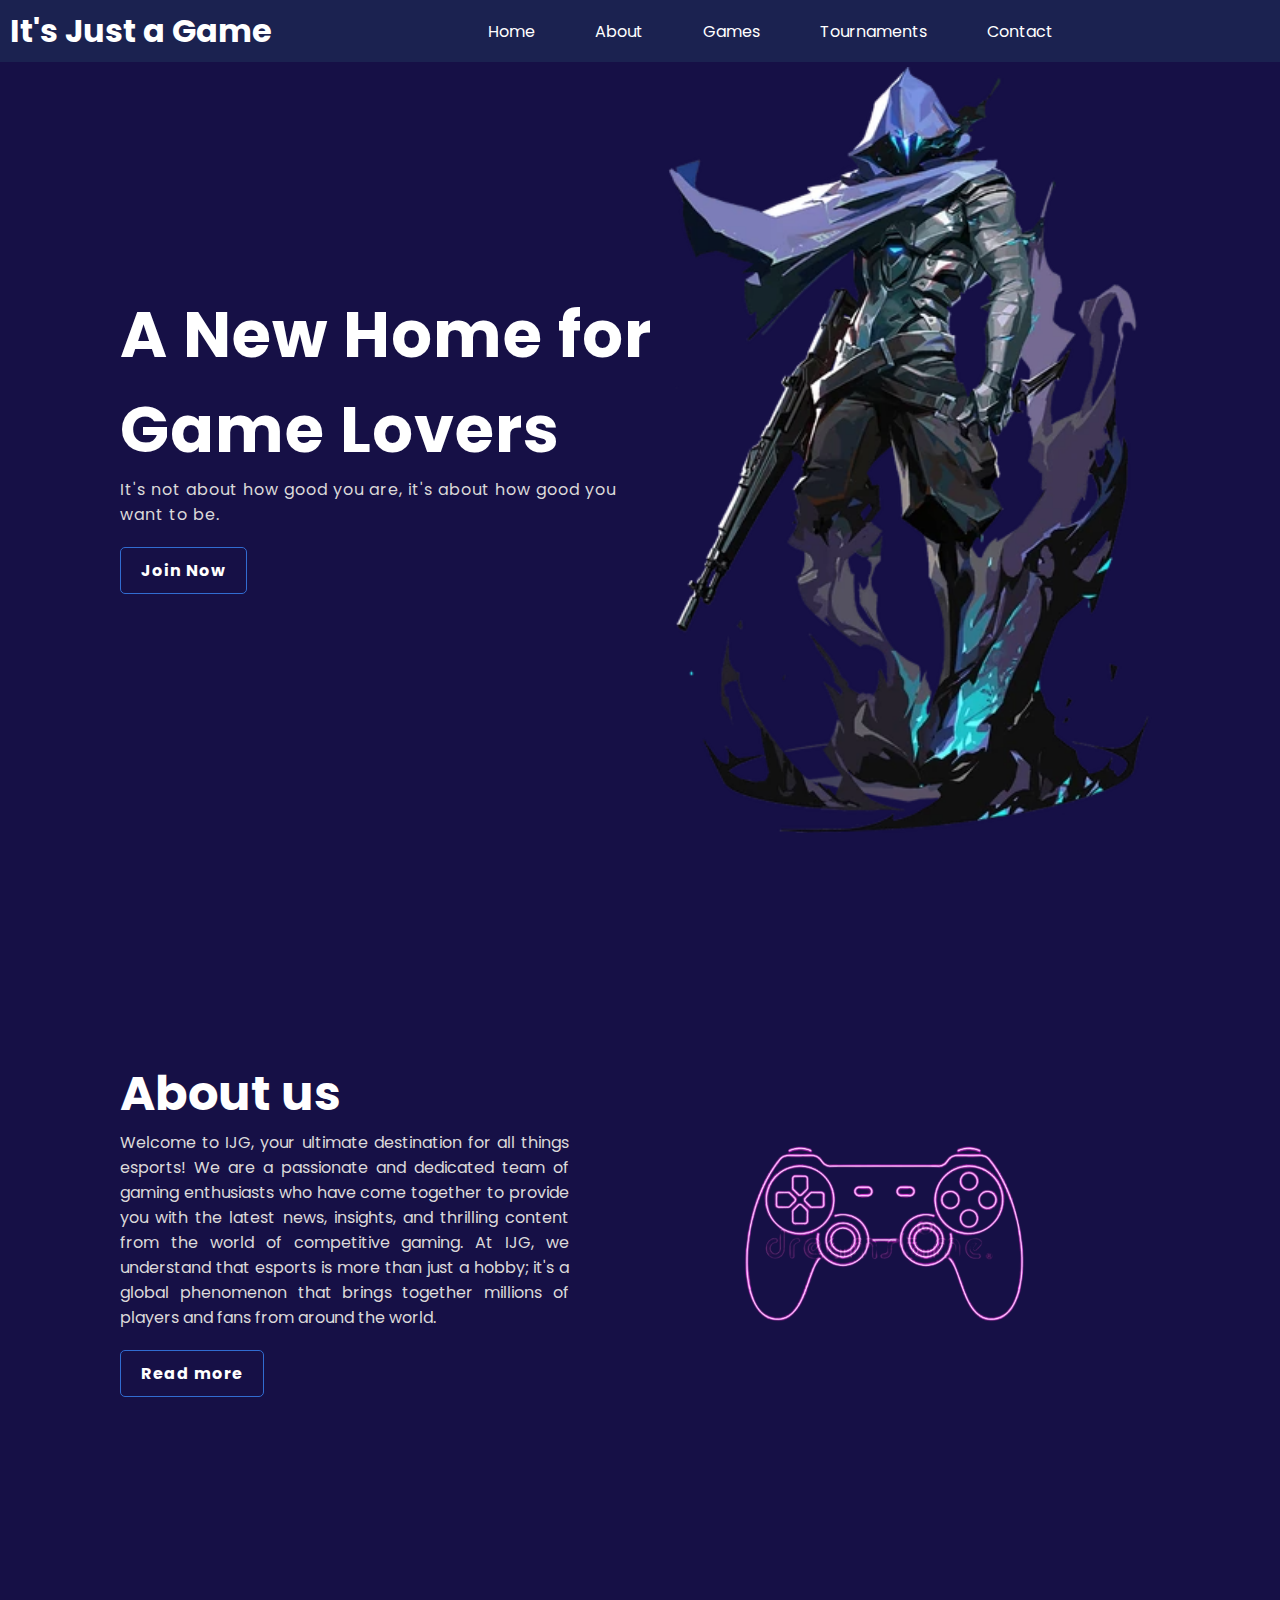
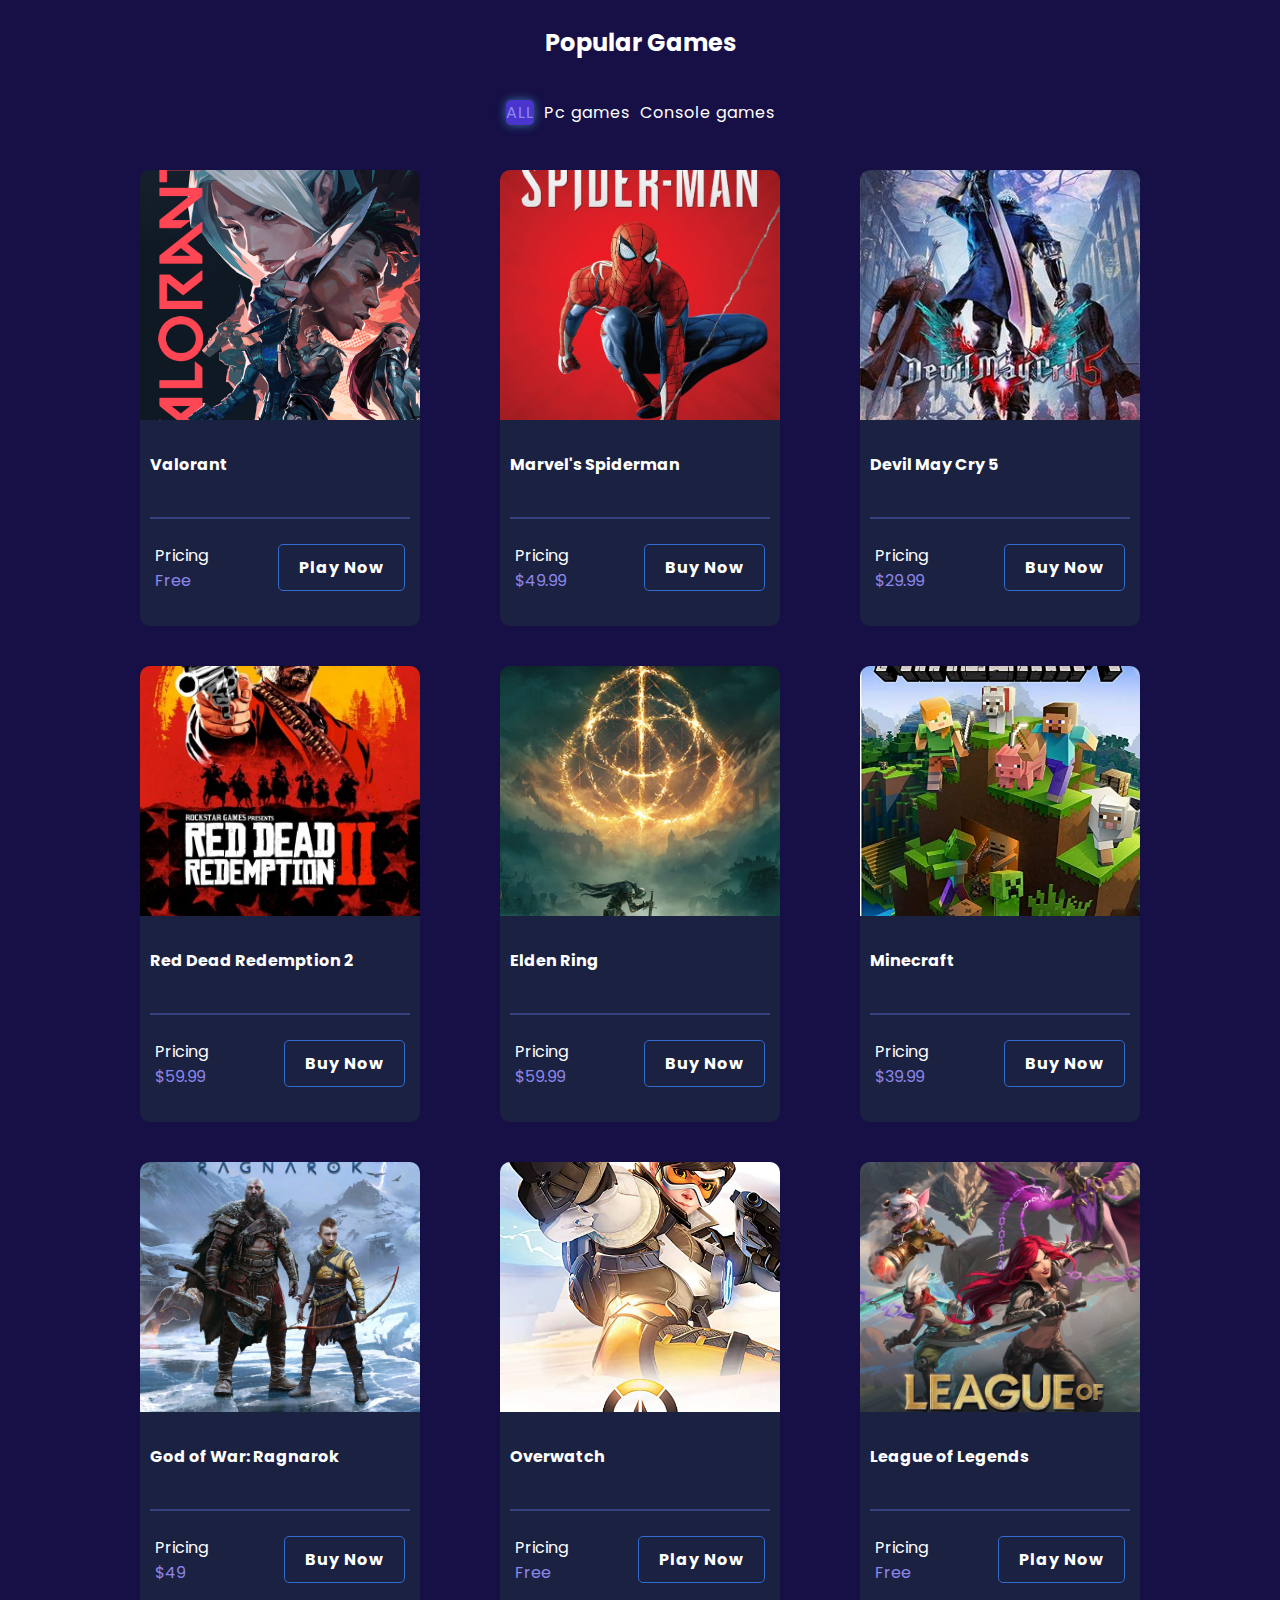
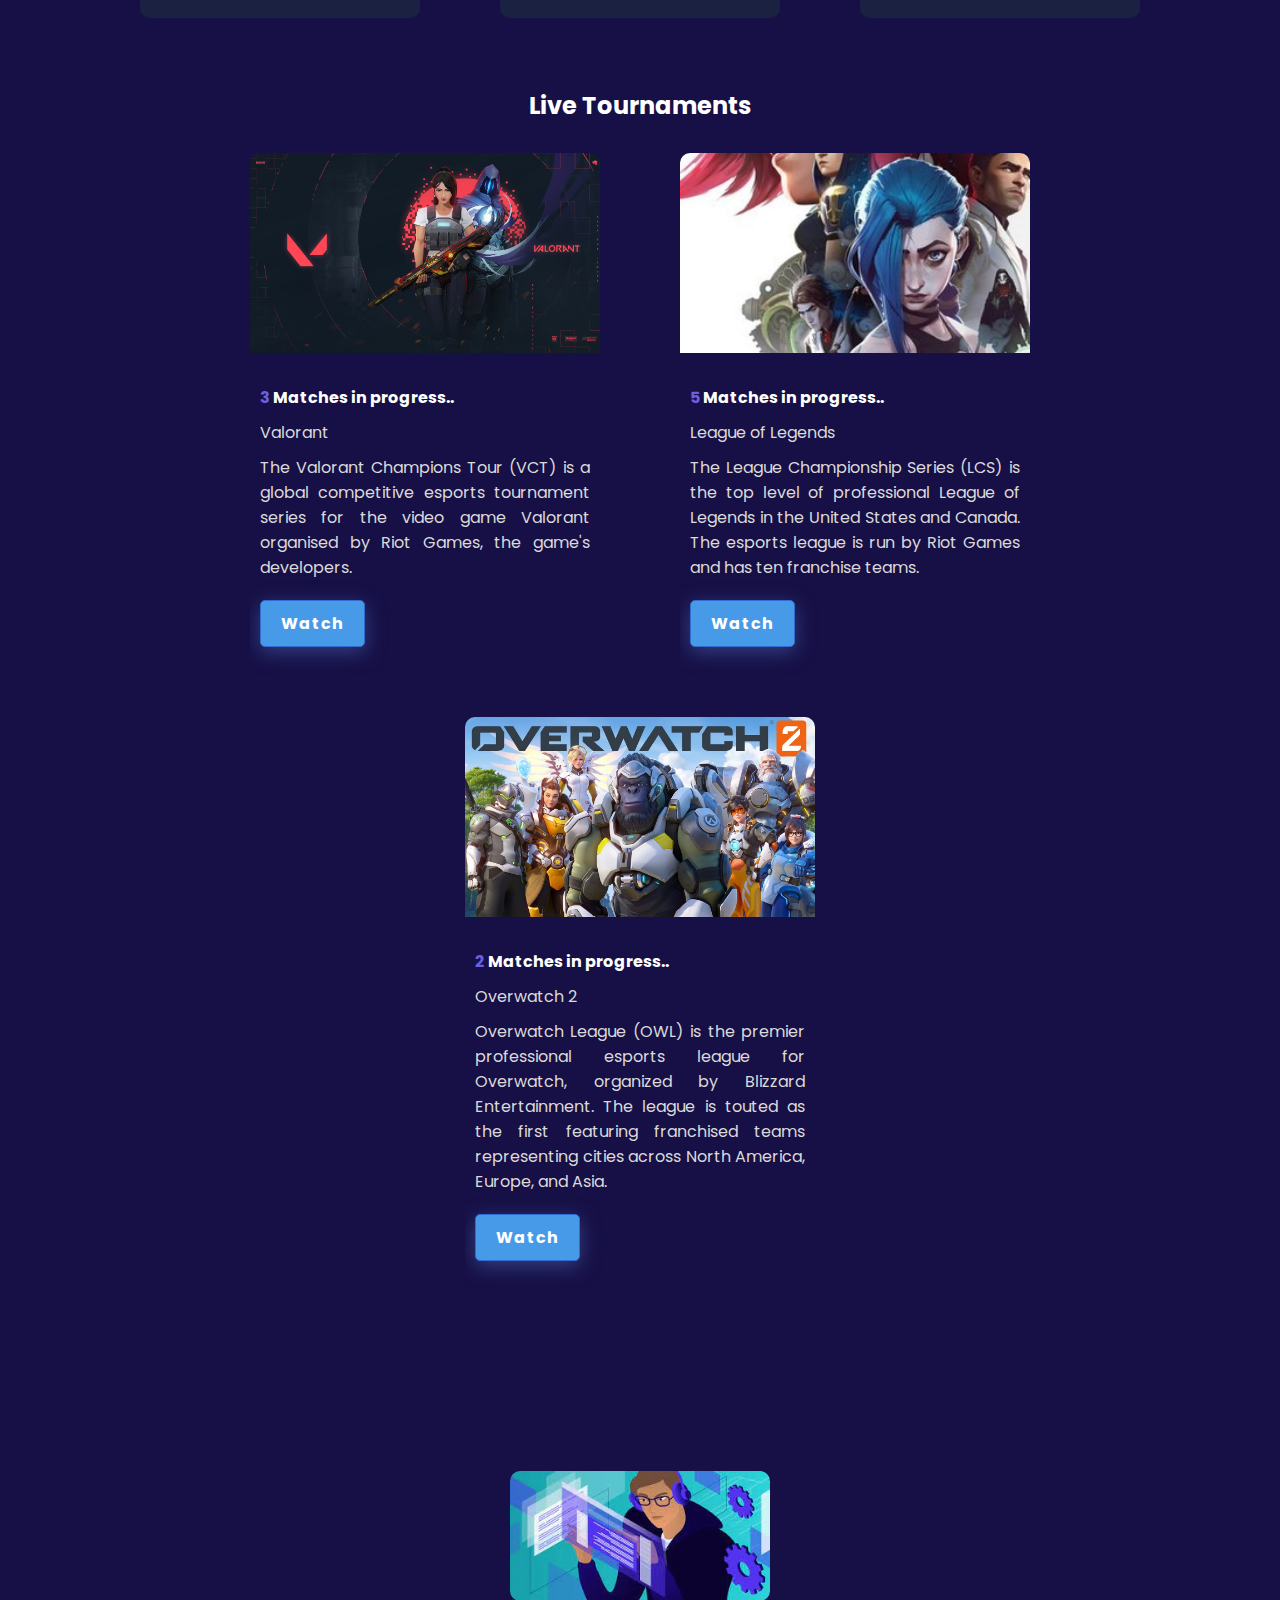
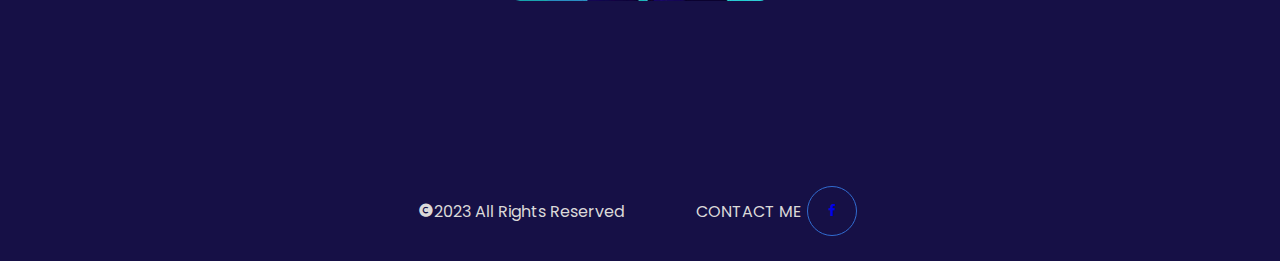
==== WEBSITE/index.html @ 7e63dda3 "Add files via upload" ====
<!DOCTYPE html>
<html>
  <head>
    <meta charset="UTF-8">
    <meta name="viewport" content="width=device-width, initial-scale=1.0">
    <title>Gaming Website</title>
    <link rel="stylesheet" href="styless.css">
    <link href='https://unpkg.com/boxicons@2.1.4/css/boxicons.min.css' rel='stylesheet'>

  </head>
  <body>
    <header>
      <a href="#" class="logo">It's Just a Game</a>
      <ul class="nav">
        <li><a href="#home">Home</a></li>
        <li><a href="#about">About</a></li>
        <li><a href="#games">Games</a></li>
        <li><a href="#tournaments">Tournaments</a></li>
        <li><a href="#contact">Contact</a></li>
        
      </ul>
      
    <div class="toggleMenu" onclick="toggleMenu();"></div>
    </header>

    <!-- Home Banner -->
    <div class="banner" id="home">
        <div class="bg">
            <div class="content">
                <h2>A New Home for <br>
                Game Lovers</h2>
                <p>It's not about how good you are, it's about how good you want to be.</p>
                <a href="https://play.toornament.com/en_US/login/#registered" class="btn">Join Now</a>
                 
            </div>
            <img src="Omen.png" class="img">
        </div>
    </div>

    <!-- About -->
    <div class="about" id="about">
        <div class="contentBx"> 
        <h2>About us</h2>
        <p>Welcome to IJG, your ultimate destination for all things esports! 
            We are a passionate and dedicated team of gaming enthusiasts who have come together to provide you with the latest news, 
            insights, and thrilling content from the world of competitive gaming. At IJG, we understand that esports is 
            more than just a hobby; it's a global phenomenon that brings together millions of players and fans from around the world. 
        </p>
        <a href="Read.html">Read more</a>
        </div>
        <img src="contr.png" class="img">
    </div>

    <div class="games" id="games">
        <h2>Popular Games</h2>
        &nbsp;&nbsp;&nbsp;&nbsp;&nbsp;&nbsp;
        &nbsp;&nbsp;&nbsp;&nbsp;&nbsp;&nbsp;
        <ul>
            <li class="list active" data-filter="all">ALL</li>
            <li class="list" data-filter="pc">Pc games</li>
            <li class="list" data-filter="console">Console games</li>
        </ul>
        <div class="cardBx">
            <div class="card" data-item="pc">
                <img src="1stGame.jpg">
                <div class="content">
                    <h4>Valorant</h4>
                    <div class="progress-line"><span></span></div>
                    <div class="info">
                        <p>Pricing<br><span>Free</span></p>
                        <a href="https://playvalorant.com/en-sg/">Play Now</a>
                    </div>
                </div>
            </div>

            <div class="card" data-item="console">
                <img src="9thGame.jpg">
                <div class="content">
                    <h4>Marvel's Spiderman</h4>
                    <div class="progress-line"><span></span></div>
                    <div class="info">
                        <p>Pricing<br><span>$49.99</span></p>
                        <a href="https://store.playstation.com/en-us/product/UP9000-CUSA02299_00-MARVELSSPIDERMAN">Buy Now</a>
                    </div>
                </div>
            </div>


            <div class="card" data-item="console">
                <img src="8thGame.jpg">
                <div class="content">
                    <h4>Devil May Cry 5</h4>
                    <div class="progress-line"><span></span></div>
                    <div class="info">
                        <p>Pricing<br><span>$29.99</span></p>
                        <a href="https://store.steampowered.com/app/601150/Devil_May_Cry_5/">Buy Now</a>
                    </div>
                </div>
            </div>

            <div class="card" data-item="pc">
                <img src="4thGame.jpg">
                <div class="content">
                    <h4>Red Dead Redemption 2</h4>
                    <div class="progress-line"><span></span></div>
                    <div class="info">
                        <p>Pricing<br><span>$59.99</span></p>
                        <a href="https://www.rockstargames.com/games/reddeadredemption">Buy Now</a>
                    </div>
                </div>
            </div>

            <div class="card" data-item="pc">
                <img src="5thGame.jpg">
                <div class="content">
                    <h4>Elden Ring</h4>
                    <div class="progress-line"><span></span></div>
                    <div class="info">
                        <p>Pricing<br><span>$59.99</span></p>
                        <a href="https://store.steampowered.com/app/1245620/ELDEN_RING/">Buy Now</a>
                    </div>
                </div>
            </div>

            <div class="card" data-item="pc">
                <img src="6thGame.jpg">
                <div class="content">
                    <h4>Minecraft</h4>
                    <div class="progress-line"><span></span></div>
                    <div class="info">
                        <p>Pricing<br><span>$39.99</span></p>
                        <a href="https://www.minecraft.net/en-us/store/minecraft-java-bedrock-edition-pc">Buy Now</a>
                    </div>
                </div>
            </div>

            <div class="card" data-item="console">
                <img src="7thGame.jpg">
                <div class="content">
                    <h4>God of War: Ragnarok</h4>
                    <div class="progress-line"><span></span></div>
                    <div class="info">
                        <p>Pricing<br><span>$49</span></p>
                        <a href="https://www.playstation.com/en-ph/games/god-of-war-ragnarok/">Buy Now</a>
                    </div>
                </div>
            </div>

            <div class="card" data-item="pc">
                <img src="3rdGame.jpg">
                <div class="content">
                    <h4>Overwatch</h4>
                    <div class="progress-line"><span></span></div>
                    <div class="info">
                        <p>Pricing<br><span>Free</span></p>
                        <a href="https://overwatch.blizzard.com/en-us/">Play Now</a>
                    </div>
                </div>
            </div>

            <div class="card" data-item="pc">
                <img src="2ndGame.jpg">
                <div class="content">
                    <h4>League of Legends</h4>
                    <div class="progress-line"><span></span></div>
                    <div class="info">
                        <p>Pricing<br><span>Free</span></p>
                        <a href="https://signup.leagueoflegends.com/en-ph/signup/redownload">Play Now</a>
                    </div>
                </div>
            </div>

        </div>
    </div>

    <!-- Tournaments -->
    <div class="tournaments" id="tournaments">
        <h2>Live Tournaments</h2>
        <div class="boxBx">
            <div class="box">
                <img src="Valorantss.jpg">
                <div class="content">
                    <h4><span>3</span> Matches in progress..</h4>
                    <p>Valorant</p>
                    <p>The Valorant Champions Tour (VCT) is a global competitive esports tournament 
                        series for the video game Valorant organised by Riot Games, the game's developers.</p>
                    <div class="btn">
                        <a href="https://escharts.com/tournaments/valorant/vct-2023-pacific-league" class="watch">Watch</a>
                    </div>
                </div>
            </div>

            <div class="box">
                <img src="LOL.jpg">
                <div class="content">
                    <h4><span>5</span> Matches in progress..</h4>
                    <p>League of Legends</p>
                    <p>The League Championship Series (LCS) is the top level of professional League of Legends in the 
                        United States and Canada. The esports league is run by Riot Games and has ten franchise teams.</p>
                    <div class="btn">
                        <a href="https://escharts.com/tournaments/lol/mid-season-invitational-2023" class="watch">Watch</a>
                    </div>
                </div>
            </div>

            <div class="box">
                <img src="owats.jpg">
                <div class="content">
                    <h4><span>2</span> Matches in progress..</h4>
                    <p>Overwatch 2</p>
                    <p>Overwatch League (OWL) is the premier professional esports league for Overwatch, 
                        organized by Blizzard Entertainment. The league is touted as the first featuring franchised teams 
                        representing cities across North America, Europe, and Asia.</p>
                    <div class="btn">
                        <a href="https://www.youtube.com/watch?v=1n3rioV5cak" class="watch">Watch</a>

                    </div>
                </div>
            </div>
<!-- Contact -->

            <div class="contact" id="contact">
                <img src="dev.jpg">
            </div>





            <!-- Footer -->
            <footer>
                <div class="info">
                    <p><i class='bx bxs-copyright'></i>2023 All Rights Reserved&nbsp;&nbsp;&nbsp;&nbsp;&nbsp;&nbsp;&nbsp;&nbsp;&nbsp;&nbsp;&nbsp;&nbsp;&nbsp;&nbsp;</p>
                    
                    <p>&nbsp;&nbsp;&nbsp;&nbsp;CONTACT ME</p>
                    <ul>
                        <li><a href="https://www.facebook.com/kurtgeoffrey.aquino.9"><i class='bx bxl-facebook'></i></a></li>
                    </ul>
                </div> 
            </footer>
        </div>
    </div>
    <script>
        /* Sticky NavBar */
        window.addEventListener('scroll',function()
        {
            var header =document.querySelector('header');
            header.classList.toggle('sticky',window.scrollY>0);
        });
        /* Reponsive NavBar */
        function  toggleMenu(){
            const toggleMenu = document.querySelector('toggleMenu');
            const nav = document.querySelectorAll('.nav');
            toggleMenu.classList.toggle('active')
            nav.classList.toggle('active')
        }

        /* Filterable Cards */

        let list = document.querySelectorAll('.list');
        let card = document.querySelectorAll('.card');

        for(let i=0; i<list.length; i++){
            list[i].addEventListener('click',function(){
                for(let j=0; j<list.length; j++){
                   list[j].classList.remove('active');
                }
                this.classList.add('active');

                let dataFilter = this.getAttribute('data-filter');

                for(let k=0; k<card.length; k++)
                {
                    card[k].classList.remove('active');
                    card[k].classList.add('hide');

                    if (card[k].getAttribute('data-item') == dataFilter || dataFilter == 'all'){
                    card[k].classList.remove('hide');
                    card[k].classList.add('active');
                    }
                }
        })
        
    }


   
            
    </script>
  </body>
</html>
---- WEBSITE/styless.css ----
@import url('https://fonts.googleapis.com/css?family=Poppins&display=swap');
*{
    margin: 0;
    padding: 0;
    box-sizing: border-box;
    font-family: 'Poppins', sans-serif;
    
}
body{
    background: #161046;
}
/* Scroll Bar */
::-webkit-scrollbar{
    width: 12px;
    scroll-behavior: smooth;
}
::-webkit-scrollbar-thumb{
    background: #27215e;
    border-radius: 6px;
    
}

header{
    position: fixed;
    top: 0;
    left: 0;
    width: 100%;
    padding: 7px 10px;
    display: flex;
    justify-content: space-between;
    align-items: center;
    background: #1b2250;
    transition: 0.5s;
    z-index: 1000;
}
header.sticky{
    background: #271e91;
    box-shadow: 0 5px 20px #1b276b;
}
header .logo{
    position: relative;
    color: #fff;
    text-decoration: none;
    font-size: 2em;
    font-weight: 700;
}
header .nav{
    display: flex;
    justify-content: center;
    align-items: center;
}
header ul li{
    list-style: none;
    margin: 10px;
}
header ul li a{
    color: #fff;
    text-decoration: none;
    padding: 10px 20px;
    border-radius: 5px;
}
header ul li a:hover{
    background: #2f59b3;
    color: #050e2d;
    box-shadow: 0 0 10px #469ae8;
}
header .action .searchBx{
    padding: 5px;
    margin: 5px;
    display: flex;
    justify-content: center;   
    align-items: center;
    background: #fff;
    border-radius: 5px; 
}
header .action .searchBx i{
    font-size: 1.4em;
    margin: 5px;
    color: #222;
}
header .action .searchBx input{
    outline: none;
    border: none;
    font-size: 1em;
    color: #222;
}

/* Home Banner */

.banner{
    position: relative;
    width: 100%;
    min-height: 100vh;
    padding: 0px 100px;
    display: flex;
    justify-content: center;
    align-items: center;
}
.banner .bg{
    position: relative;
    width: 100%;
    min-height: 100vh;
    display: flex;
    justify-content: center;
    align-items: center;
}
.banner .bg .content{
    width: 50%;
    height: 100%;
}
.banner .bg .content h2{
    font-size: 4em;
    color: #fff;
    letter-spacing: 1px;
}
.banner .bg .content p{
    font-size: 1em;
    color: #dbd9d9;
    letter-spacing: 1px;
}
.banner .bg .content a{
    display: inline-block;
    padding: 10px 20px;
    margin: 20px 0;
    border: 1px solid #316cd1;
    text-decoration: none; 
    font-weight: 700;
    border-radius: 5px;
    color: #fff;
    letter-spacing: 1px;
}
.banner .bg .content a:hover{
    background: #2f59b3;
    color: #050e2d;
    border: none;
    box-shadow: 0 0 10px #469ae8;
}
.banner .bg img{
    width: 500px;
}

.banner .bg img:hover{
    transform: scale(1.3);
    z-index: 2;
    position: transparent;
    right: 0;
    bottom: 0;
    z-index: -1;
    color: transparent;
    transform: 0.3 ease 0;
    
}


/* about */

.about{
    position: relative;
    width: 100%;
    min-height: 75vh;
    padding: 0px 100px;
    display: flex;
    justify-content: space-between;
    align-items: center;
}
.about .contentBx{
    width: 50%;
    margin: 20px;
}
.about .contentBx h2{
    font-size: 3em;
    font-weight: 700;
    color: #fff;
}
.about .contentBx p{
    max-width: 600px;
    text-align: justify;
    color: #dbd9d9;
}
.about .contentBx a{
    display: inline-block;
    padding: 10px 20px;
    margin: 20px 0;
    border: 1px solid #316cd1;
    text-decoration: none; 
    font-weight: 700;
    border-radius: 5px;
    color: #fff;
    letter-spacing: 1px;
}
.about .contentBx a:hover{
    background: #2f59b3;
    color: #050e2d;
    border: none;
    box-shadow: 0 0 10px #469ae8;
    
}

/* Games */

.games{
    padding: 0px 100px;
    width: 100%;
    min-height: 100vh;
    display: flex;
    justify-content: center;
    align-items: center;
    flex-direction: column;
    margin: 40px auto;
}

.games h2{
    color: #fff;
    margin: 10px 0;
}
.games ul{
    display: flex;
    justify-content: center;
    align-items: center;
    flex-wrap: wrap;
    margin-bottom: 20px;
}
.games ul li{
    list-style: none;  
    pad: 10px 20px;
    border-radius: 5px;
    margin: 5px;
    letter-spacing: 1px;
    cursor: pointer;
    color: #fff;

}

.games ul li.active{
    background: #4934cd;
    color: #8e87ed;
    box-shadow: 0 0 10px #3970a3;
}

.games .cardBx{
    width: 100%;
    min-height: 100%;
    display: flex;
    flex-wrap: wrap;
    justify-content: center;
    align-items: center;
    
}

.games .cardBx .card{
    width: 280px;
    border-radius: 10px;
    margin: 20px 40px;
    background: #1b2141;
    overflow: hidden;
}
.games .cardBx .card img{
    width: 100%;
    height: 250px;
    object-fit: cover;
}
.games .cardBx .card .content{
    padding: 10px;
}
.games .cardBx .card .content h4{
    color: #ffffff;
    margin: 15px 0;
}
.games .cardBx .card .progress-line{
    position: relative;
    height: 10px;
    width: 100%;
    background: #24369b;
    margin-bottom: 15px;
    border-radius: 10px;
    transform: scaleX(0);
    transform-origin: left;
    animation: animate 1s cubic-bezier(1,0,0.5,1) forwards;
}
.games .cardBx .card .progress-line span{
    position: absolute;
    height: 100%;
    width: 80%;
    border-radius: 10px;
    background: #477cee;
    color: #0b2da7;
    box-shadow: 0 0 10px #726bea;
    transform: scaleX(0);
    transform-origin: left;
    animation: animate 1s cubic-bezier(1,0,0.5,1) forwards;
}
@keyframes animate{
    100%{
        transform: scaleX(1);
    }
}
.games .cardBx .card .info{
    border-top: 2px solid #35407e;
    padding: 5px;
    display: flex;
    justify-content: space-between;
    align-items: center;

}
.games .cardBx .card .info p{
    font-size: 1em;
    color: #fff;
}
.games .cardBx .card .info p span{
    color: #8e87ed;
}
.games .cardBx .card .info a{
    display: inline-block;
    padding: 10px 20px;
    margin: 20px 0;
    border: 1px solid #316cd1;
    text-decoration: none; 
    font-weight: 700;
    border-radius: 5px;
    color: #fff;
    letter-spacing: 1px;
}
.games .cardBx .card .info a:hover{
    background: #2f59b3;
    color: #050e2d;
    border: none;
    box-shadow: 0 0 10px #469ae8;
}
.games .cardBx .card.hide{
    display: none;
}

.tournaments{
    padding: 0px 100px;
    width: 100%;
    min-height: 100vh;
    display: flex;
    flex-direction: column;
    justify-content: center;
    align-items: center;
}
.tournaments h2{
    color: #fff;
    margin: 10px 0;
}
.tournaments .boxBx{
    width: 100%;
    min-height: 100%;
    display: flex;
    flex-wrap: wrap;
    justify-content: center;
    align-items: center;
}

.tournaments .boxBx .box{
    width: 350px;
    border-radius: 10px;
    margin: 20px 40px;
    background: 1b2141;
    overflow: hidden;
}
.tournaments .boxBx .box img{
    width: 100%;
    height: 200px;
    object-fit: cover;
}

.tournaments .boxBx .box .content{
    padding: 10px;
}
.tournaments .boxBx .box .content h4{
    color: #fff;
    margin-top: 15px;
}
.tournaments .boxBx .box .content h4 span{
    color: #6c5fe3;
    
}
.tournaments .boxBx .box .content p{
    text-align: justify;
    color: #dbd9d9;
    margin-top: 10px;
}
.tournaments .boxBx .box .content .btn{
    display: flex;
    justify-content: space-between;
}

.tournaments .boxBx .box .content .watch{
    display: inline-block;
    background: #469ae8;
    padding: 10px 20px;
    margin: 20px 0;
    border: 1px solid #316cd1;
    text-decoration: none; 
    font-weight: 700;
    border-radius: 5px;
    color: #fff;
    letter-spacing: 1px;
    box-shadow: 0 5px 20px #364084;
}
.tournaments .boxBx .box .content .watch:hover{
    background: #2f59b3;
    color: #050e2d;
    border: 1px solid #316cd1;
    box-shadow: 0 0 10px #1b3146;
}

/* Contact */

.contact{
    padding: 20px;
    width: 100%;
    min-height: 50vh;
    display: flex;
    justify-content: center;
    align-items: center;
}
.contact img{
    height: 50%;
    width: 25%;
    object-fit: cover;
    border-radius: 10px;
}
.contact .form{
    width: 50%;
    margin: 30px;
    background:transparent ;

}
.contact .form h1{
    color: #233599;

}

.contact .form .inputBx{
    margin: 10px 0;

}
.contact .form .inputBx p{
    color: #9872c1;
}
.contact .form .inputBx input,
.contact .form .inputBx textarea{
    border: none;
    outline: none;
    padding: 10px;
    width: 100%;
    color: #7057df;
    background: 1b2141;
    min-height: 15px;
    font-size: 1.1em;
}
.contact .form .inputBx textarea{
    height: 150px;
}

.contact .form .inputBx input[type="submit"]{
    display: inline-block;
    padding: 10px 20px;
    margin: 15px 0;
    outline: none;  
    background: transparent;
    border: 1px solid #316cd1;
    text-decoration: none;
    font-weight: 700;
    width: 150px;
    border-radius: 5px;
    color: #fff;
    letter-spacing: 1px;
    
}
.contact .form .inputBx input[type="submit"]:hover{

    box-shadow: 0 5px 20px #364084;
    background: #469ae8;
    color: #050e2d;
    border: none;
}
/* footer */

footer{
    padding: 10px 100px;
}
footer .info{
    display: flex;
    justify-content: space-between;
    align-items: center; 
}

footer .info .logo{
    position: relative;
    color: #fff;
    text-decoration: none;
    font-size: 2em;
    font-weight: 700;
}
footer .info p{
    color: #dbd9d9;
}
footer .info ul{
    margin: 10px 0;
    display: flex;
    justify-content: center;
    align-items: center;
}
footer .info ul li{
    list-style: none;
    height: 50px;
    width: 50px;
    margin: 5px;
    border-radius: 50%;
    display: flex;
    justify-content: center;
    align-items: center;
    border: 1px solid #316cd1;
}

footer .info ul li:hover{
    background: #469ae8;
}

/* Responsive NavBar */

@media (max-width: 991px)
{
    header
    {
        padding: 15px 40px;
    }
    header .nav{
        position: fixed;
        top: 0;
        left: 0;
        right: 0;
        bottom: 0;
        background: #469ae8;
        display: none;
        justify-content: center;
        align-items: center;
        flex-direction: column; 
        z-index: 1000;
    }
    header .nav.active{
        display: flex;
    }
    header .nav li{
        margin: 20px 0;
    }
    header .nav li a{
        font-size: 24px;
        margin: 10px 0;
    }
    .toggleMenu{
        position: relative;
        width: 30px;
        height: 30px;
        background: url(menu.png);
        background-position: center;
        background-size: 30px;
        background-repeat: no-repeat;
        cursor: pointer;
        z-index: 1000;
    }
    .toggleMenu.active{
        background: url(close.png);
        background-position: center;
        background-size: 30px;
        background-repeat: no-repeat;
    }
    .banner .bg img{
        position: absolute;
    }
    .banner .bg .content{
        width: 100%;
        height: 100%;
        background: rgba(94, 114, 180, 0.5);
        padding: 20px;
        z-index: 1;
        border-radius: 10px;
    }
}
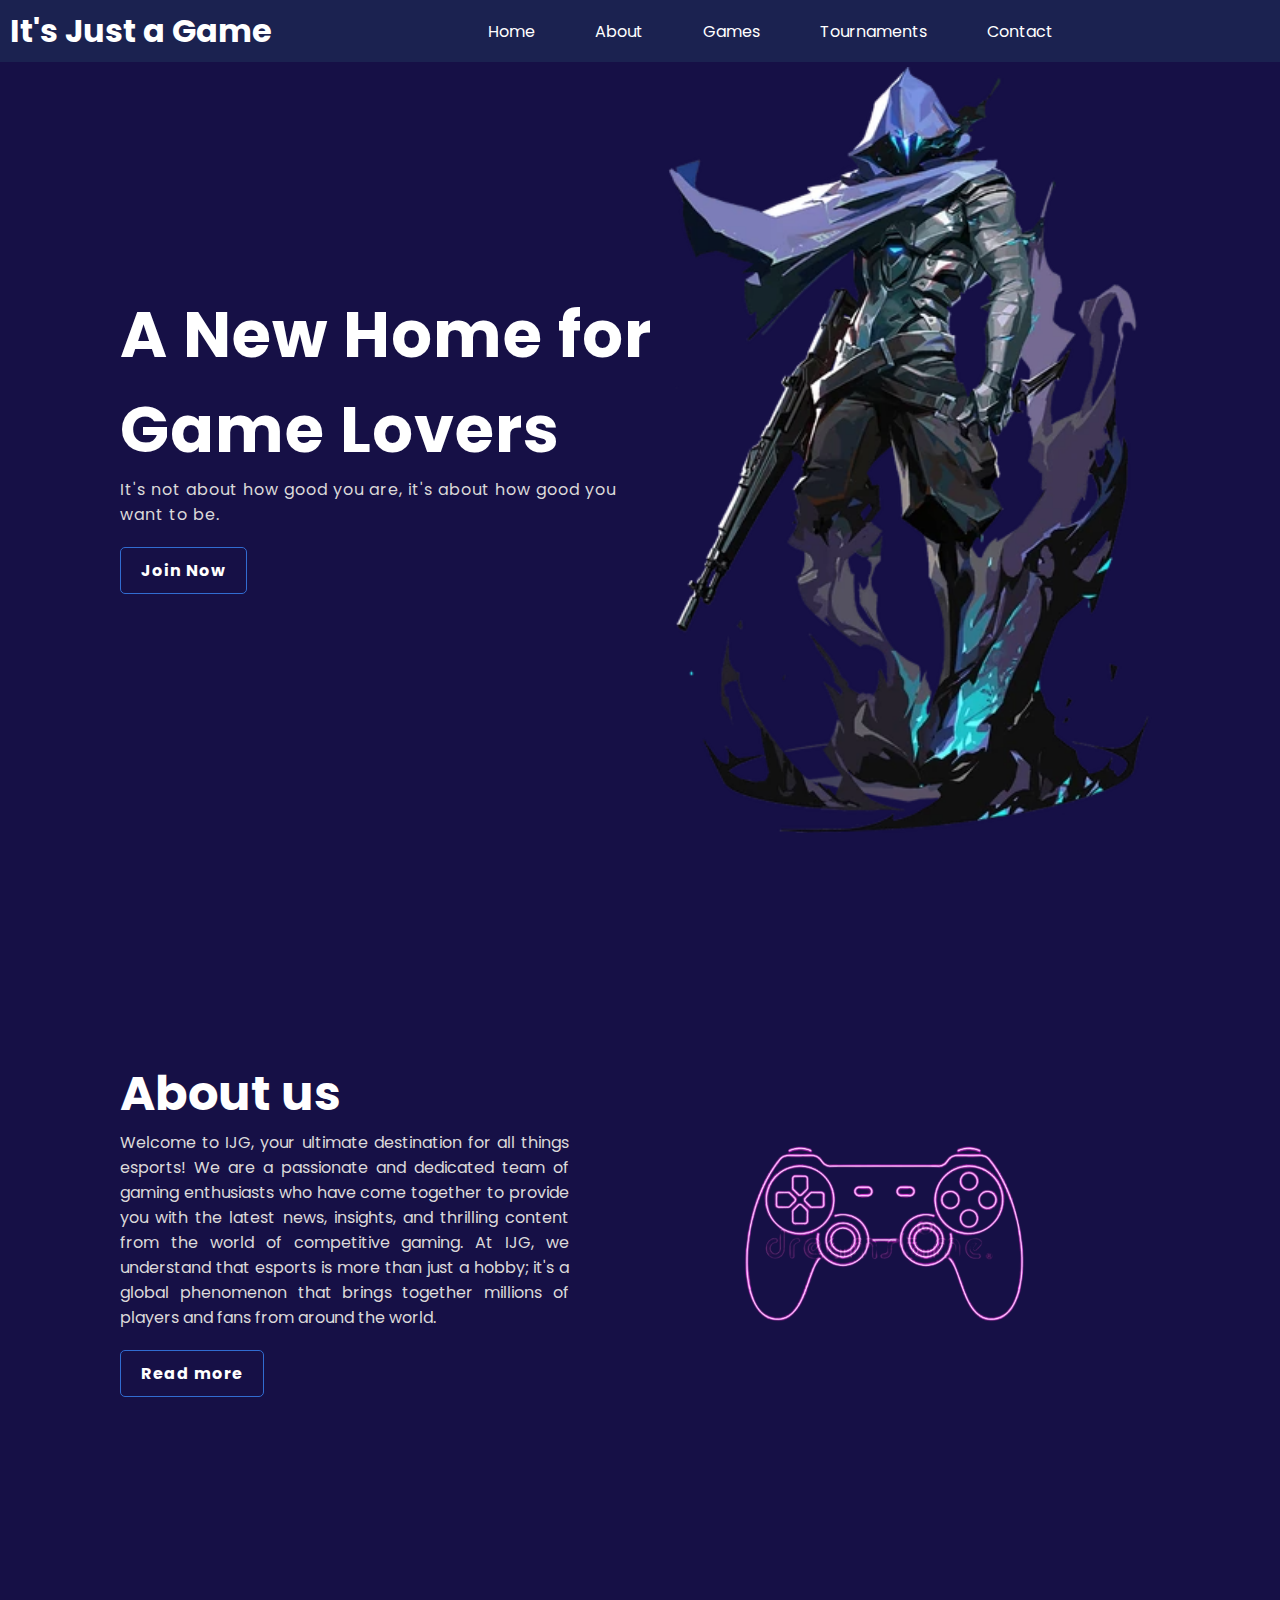
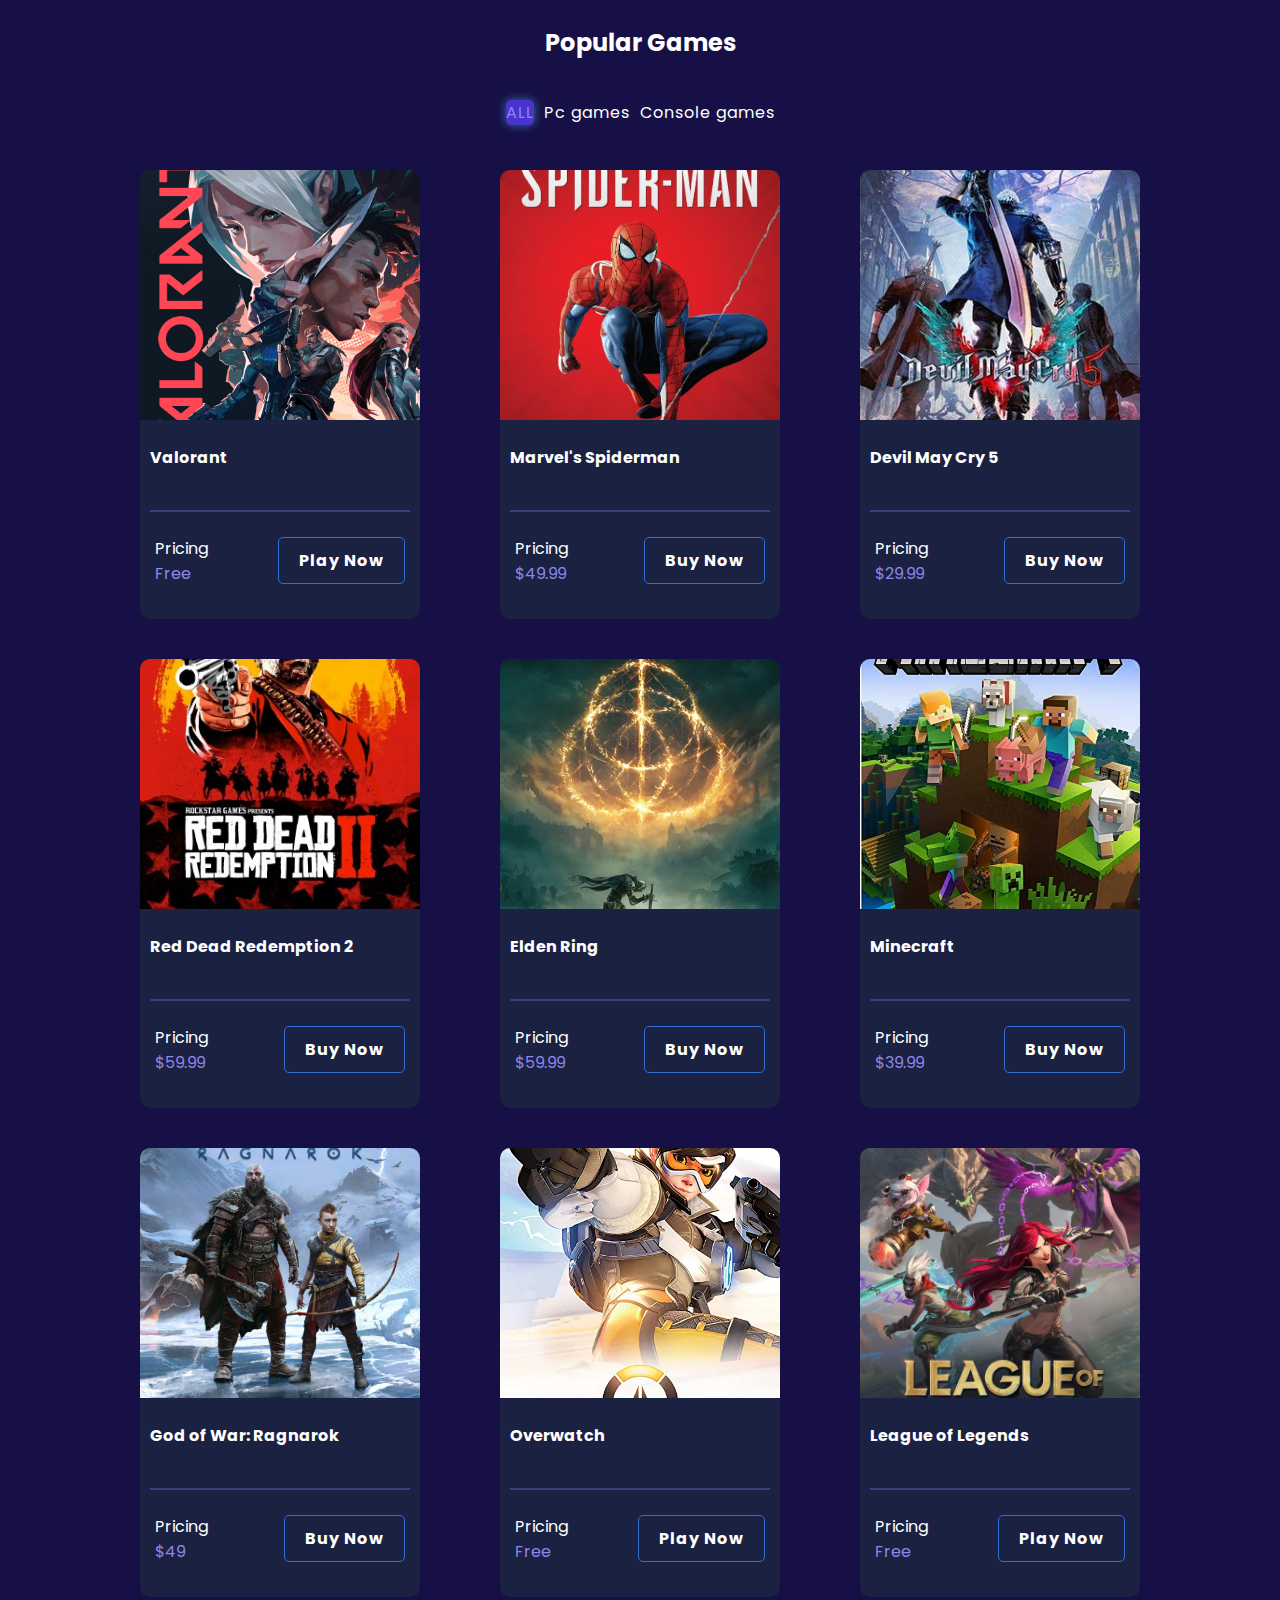
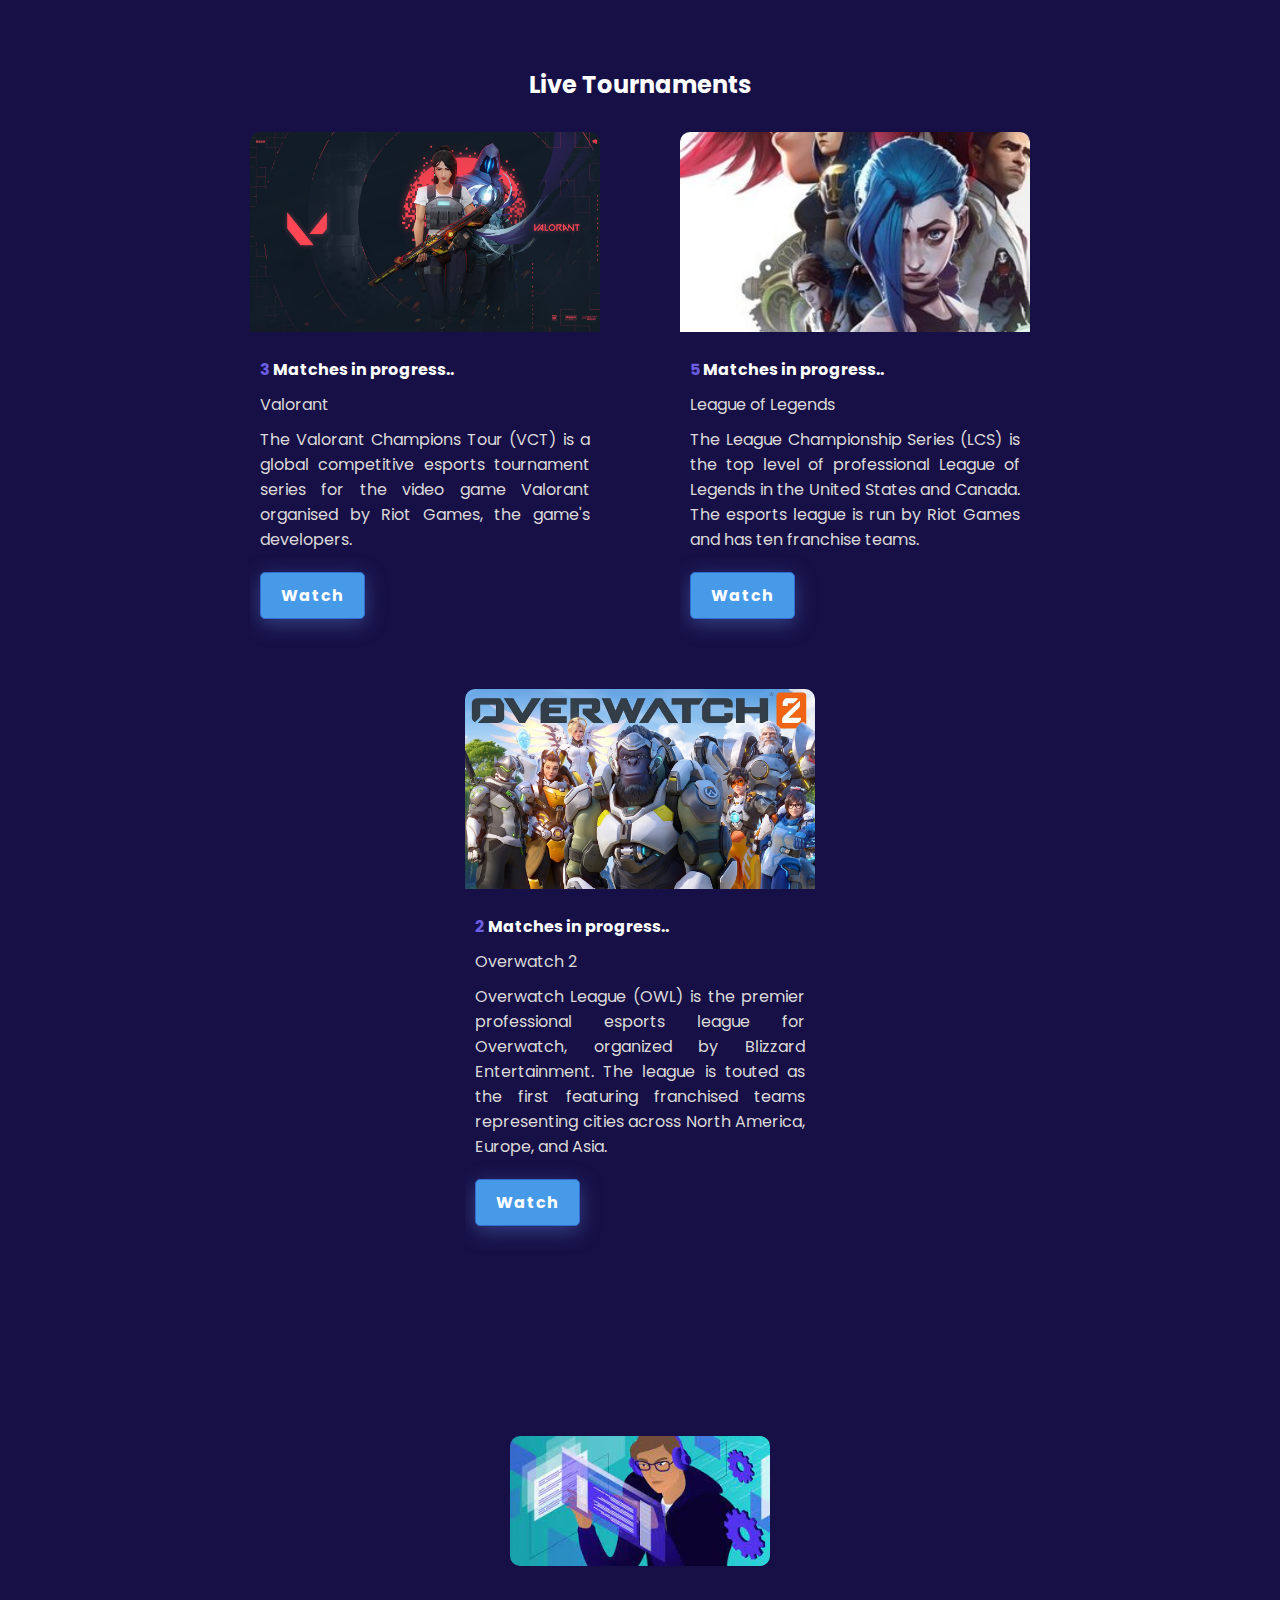
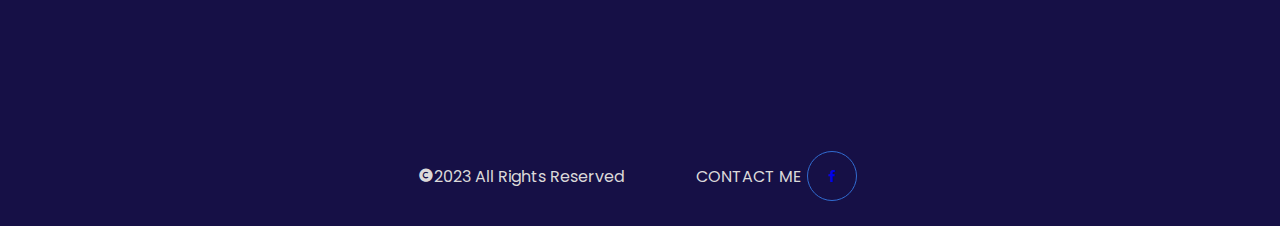
==== commit d5d4f4d7: "Update index.html" ====
--- a/WEBSITE/index.html
+++ b/WEBSITE/index.html
@@ -1,4 +1,3 @@
-<!DOCTYPE html>
 <html>
   <head>
     <meta charset="UTF-8">
